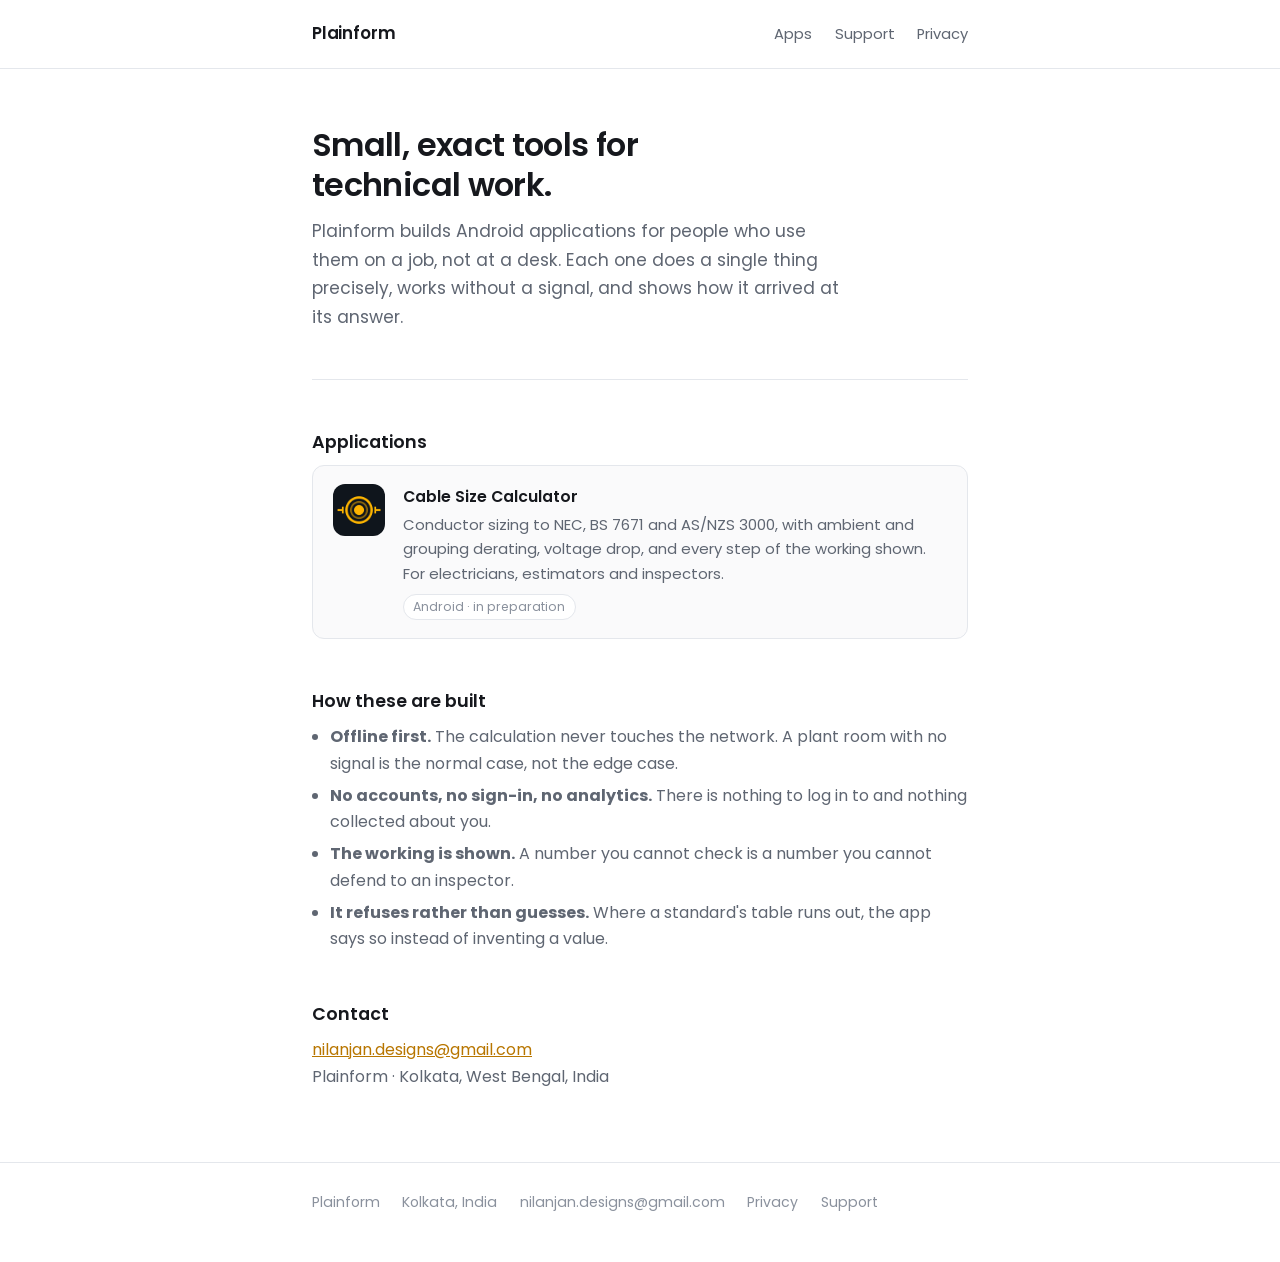
==== index.html @ 320d87f3 "Plainform site: apps, support, privacy" ====
<!doctype html>
<html lang="en">
<meta charset="utf-8">
<meta name="viewport" content="width=device-width,initial-scale=1">
<title>Plainform — small, exact tools for technical work</title>
<meta name="description" content="Plainform builds Android tools for trades and technical work. Offline-first, no accounts, no data collection.">
<link rel="icon" href="icon.png">
<link rel="preconnect" href="https://fonts.googleapis.com">
<link rel="preconnect" href="https://fonts.gstatic.com" crossorigin>
<link href="https://fonts.googleapis.com/css2?family=Poppins:wght@400;500;600&display=swap" rel="stylesheet">
<link rel="stylesheet" href="style.css">
<header><div class="wrap">
  <a class="brand" href="./">Plainform</a>
  <nav>
    <a href="./">Apps</a>
    <a href="support.html">Support</a>
    <a href="privacy.html">Privacy</a>
  </nav>
</div></header>
<main class="wrap">
<h1>Small, exact tools for<br>technical work.</h1>
<p class="lead">
  Plainform builds Android applications for people who use them on a job, not
  at a desk. Each one does a single thing precisely, works without a signal,
  and shows how it arrived at its answer.
</p>

<hr class="rule">

<h2>Applications</h2>
<div class="app">
  <img src="icon.png" alt="Cable Size Calculator icon">
  <div>
    <h3>Cable Size Calculator</h3>
    <p>
      Conductor sizing to NEC, BS 7671 and AS/NZS 3000, with ambient and
      grouping derating, voltage drop, and every step of the working shown.
      For electricians, estimators and inspectors.
    </p>
    <span class="tag">Android · in preparation</span>
  </div>
</div>

<h2>How these are built</h2>
<ul class="plain">
  <li><strong>Offline first.</strong> The calculation never touches the network. A plant room with no signal is the normal case, not the edge case.</li>
  <li><strong>No accounts, no sign-in, no analytics.</strong> There is nothing to log in to and nothing collected about you.</li>
  <li><strong>The working is shown.</strong> A number you cannot check is a number you cannot defend to an inspector.</li>
  <li><strong>It refuses rather than guesses.</strong> Where a standard's table runs out, the app says so instead of inventing a value.</li>
</ul>

<h2>Contact</h2>
<p class="muted">
  <a href="mailto:nilanjan.designs@gmail.com">nilanjan.designs@gmail.com</a><br>
  Plainform · Kolkata, West Bengal, India
</p>
</main>
<footer><div class="wrap">
  <span>Plainform</span>
  <span>Kolkata, India</span>
  <a href="mailto:nilanjan.designs@gmail.com">nilanjan.designs@gmail.com</a>
  <a href="privacy.html">Privacy</a>
  <a href="support.html">Support</a>
</div></footer>
</html>
---- style.css ----
/* Plainform — deliberately plain.
   One accent colour, one font, generous whitespace, no decoration that does
   not carry information. A reviewer should be able to tell what this company
   is in four seconds. */
:root {
  --ink: #16181d;
  --muted: #5f6672;
  --faint: #8a919d;
  --line: #e4e7ec;
  --bg: #ffffff;
  --wash: #fafafb;
  --amber: #b87600;
}
* { box-sizing: border-box; }
html { -webkit-text-size-adjust: 100%; }
body {
  margin: 0;
  font-family: Poppins, -apple-system, BlinkMacSystemFont, "Segoe UI", Roboto, sans-serif;
  color: var(--ink);
  background: var(--bg);
  line-height: 1.65;
  font-size: 16px;
}
.wrap { max-width: 44rem; margin: 0 auto; padding: 0 1.5rem; }

header { border-bottom: 1px solid var(--line); }
header .wrap { display: flex; align-items: center; gap: 1.5rem; height: 68px; }
.brand { font-weight: 600; letter-spacing: -.01em; text-decoration: none; color: var(--ink); font-size: 1.05rem; }
nav { margin-left: auto; display: flex; gap: 1.4rem; }
nav a { color: var(--muted); text-decoration: none; font-size: .92rem; }
nav a:hover { color: var(--ink); }

h1 { font-size: 2rem; line-height: 1.25; font-weight: 600; letter-spacing: -.02em; margin: 3.5rem 0 .75rem; }
h2 { font-size: 1.1rem; font-weight: 600; margin: 3rem 0 .5rem; }
h3 { font-size: .98rem; font-weight: 600; margin: 2rem 0 .35rem; }
p { margin: 0 0 1rem; }
.lead { font-size: 1.08rem; color: var(--muted); max-width: 34rem; }
.muted { color: var(--muted); }
a { color: var(--amber); }

.rule { height: 1px; background: var(--line); margin: 3rem 0; border: 0; }

.app {
  display: flex; gap: 1.1rem; align-items: flex-start;
  border: 1px solid var(--line); border-radius: 12px;
  padding: 1.15rem 1.25rem; background: var(--wash);
}
.app img { width: 52px; height: 52px; border-radius: 12px; flex: none; }
.app h3 { margin: 0 0 .15rem; }
.app p { margin: 0; font-size: .93rem; color: var(--muted); }
.tag { display: inline-block; margin-top: .5rem; font-size: .78rem; color: var(--faint);
       border: 1px solid var(--line); border-radius: 100px; padding: .1rem .6rem; background: #fff; }

ul.plain { padding-left: 1.1rem; margin: 0 0 1rem; }
ul.plain li { margin-bottom: .35rem; color: var(--muted); }

table { border-collapse: collapse; width: 100%; font-size: .93rem; margin: .75rem 0 1.25rem; }
th, td { text-align: left; padding: .55rem .65rem; border-bottom: 1px solid var(--line); vertical-align: top; }
th { font-weight: 600; }
td.k { width: 38%; }

footer { border-top: 1px solid var(--line); margin-top: 4.5rem; padding: 1.75rem 0 3rem; }
footer .wrap { display: flex; flex-wrap: wrap; gap: .5rem 1.4rem; font-size: .88rem; color: var(--faint); }
footer a { color: var(--faint); text-decoration: none; }
footer a:hover { color: var(--ink); }

@media (max-width: 560px) {
  h1 { font-size: 1.6rem; margin-top: 2.5rem; }
  nav { gap: 1rem; }
  header .wrap { gap: 1rem; }
}
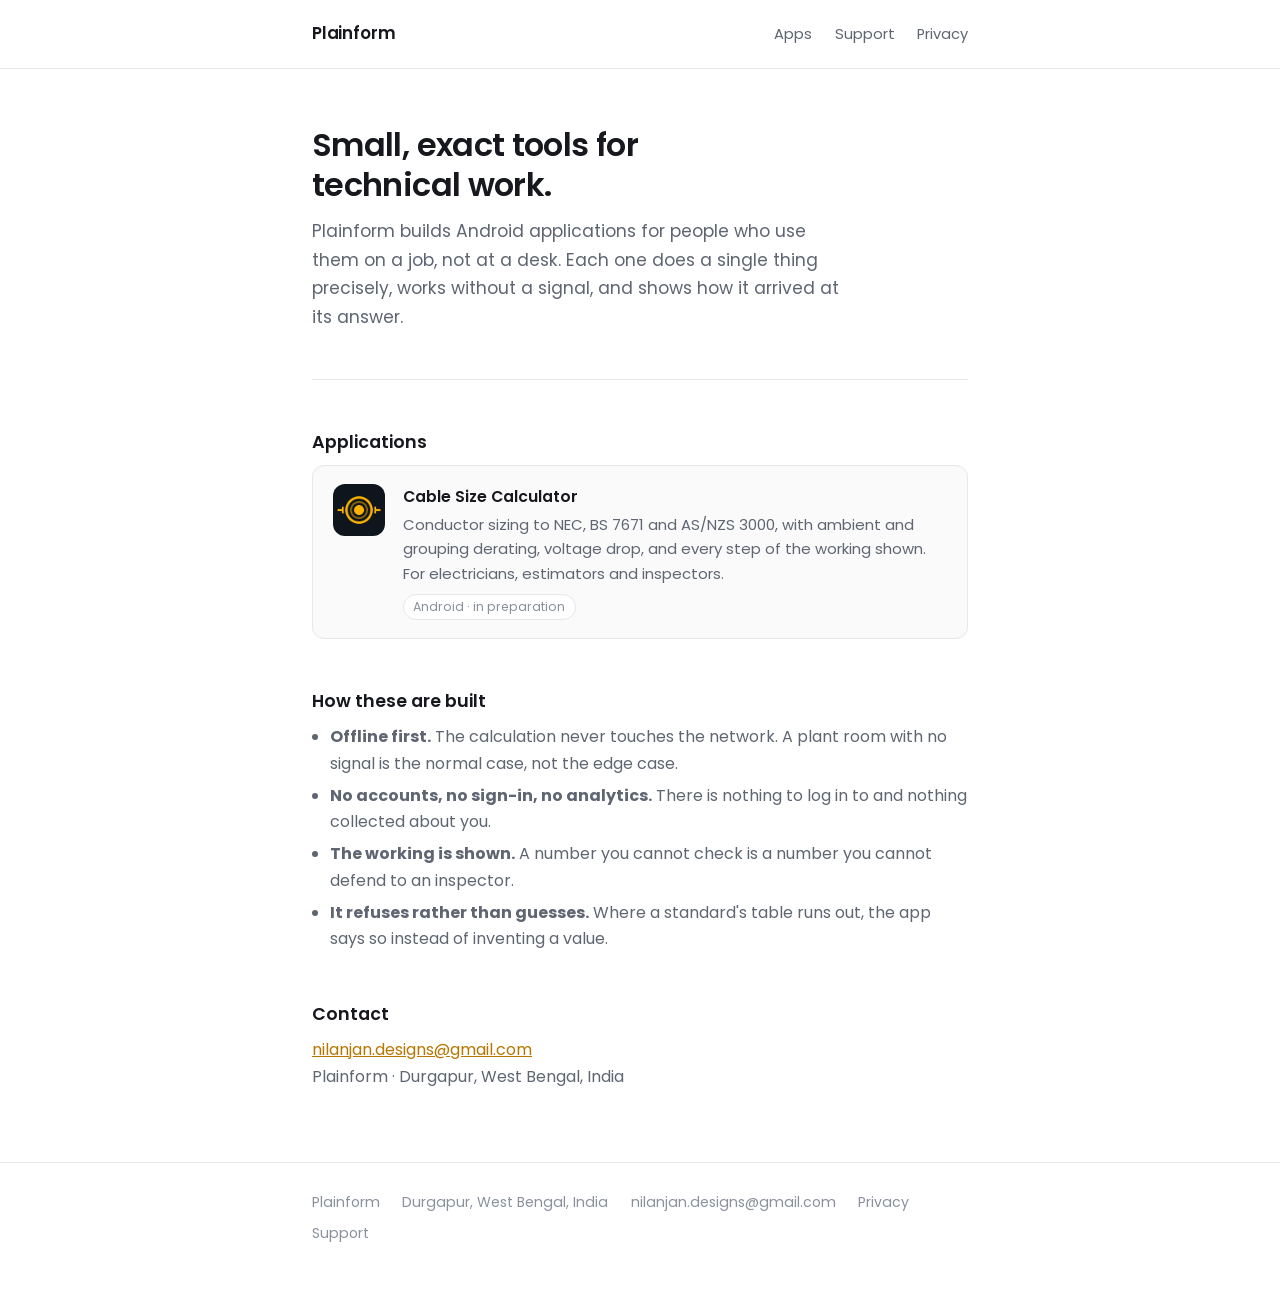
==== commit 5ecf3271: "Correct the address: Durgapur, not Kolkata The Udyam registration is filed against a Durgapur addres" ====
--- a/index.html
+++ b/index.html
@@ -52,12 +52,12 @@
 <h2>Contact</h2>
 <p class="muted">
   <a href="mailto:nilanjan.designs@gmail.com">nilanjan.designs@gmail.com</a><br>
-  Plainform · Kolkata, West Bengal, India
+  Plainform · Durgapur, West Bengal, India
 </p>
 </main>
 <footer><div class="wrap">
   <span>Plainform</span>
-  <span>Kolkata, India</span>
+  <span>Durgapur, West Bengal, India</span>
   <a href="mailto:nilanjan.designs@gmail.com">nilanjan.designs@gmail.com</a>
   <a href="privacy.html">Privacy</a>
   <a href="support.html">Support</a>
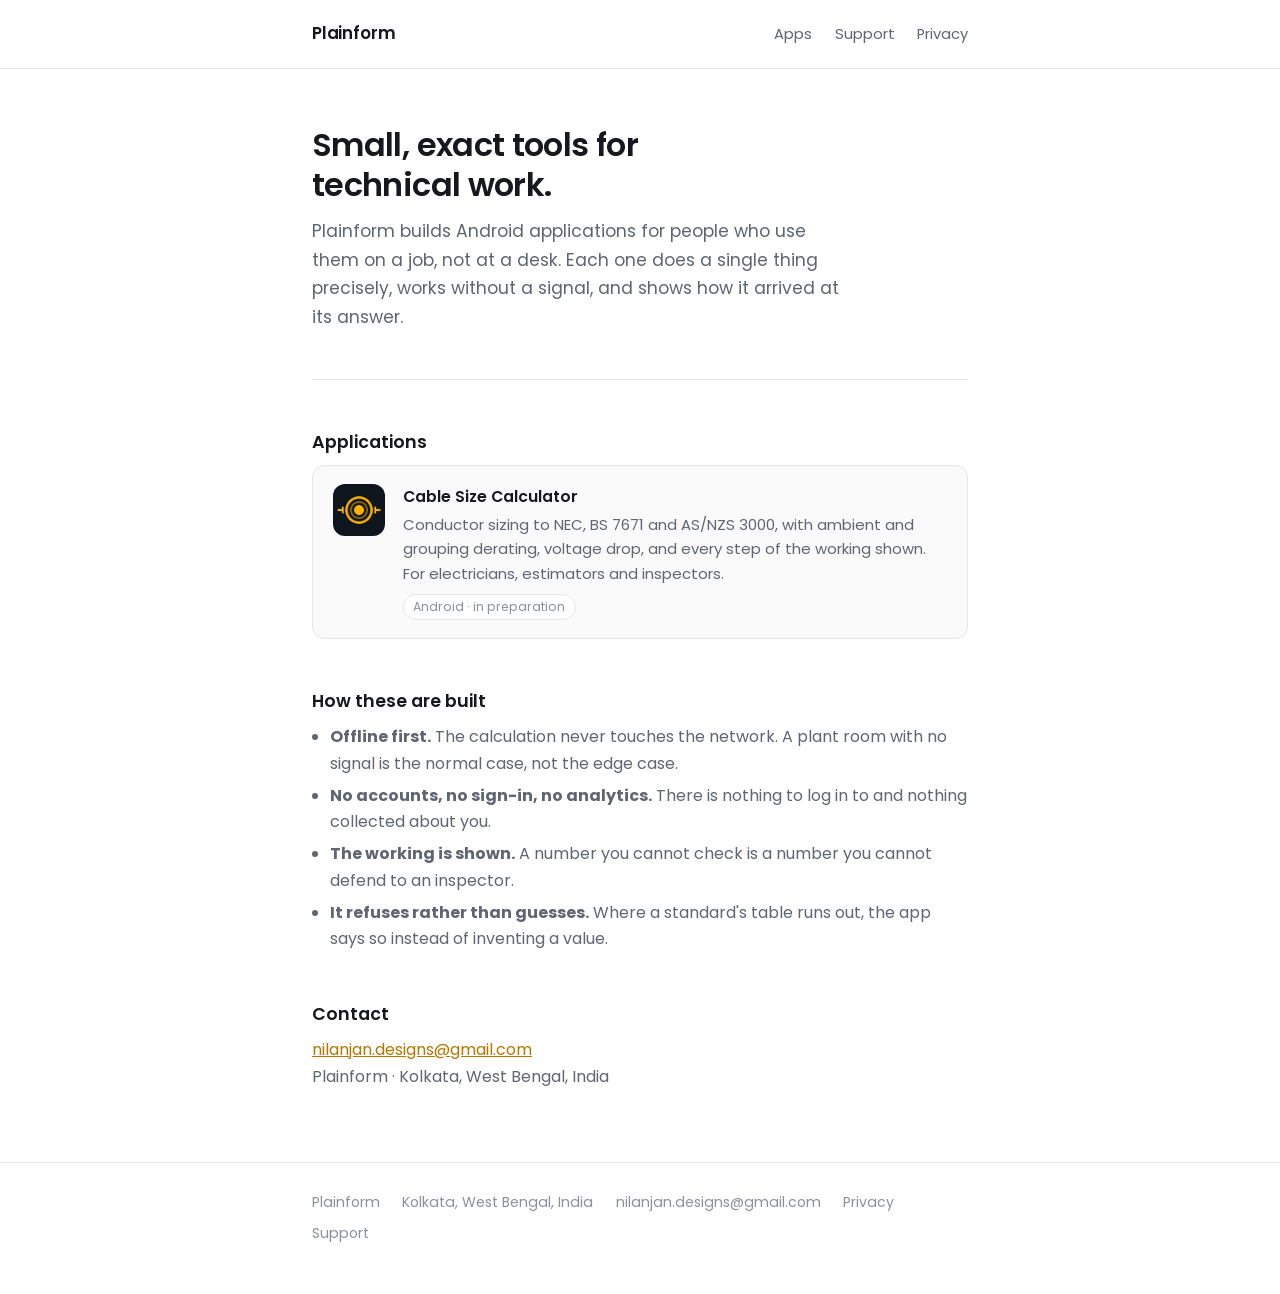
==== commit 5eb7828e: "Address is Kolkata The enterprise operates from where the work is done, which is Kolkata, and that i" ====
--- a/index.html
+++ b/index.html
@@ -52,12 +52,12 @@
 <h2>Contact</h2>
 <p class="muted">
   <a href="mailto:nilanjan.designs@gmail.com">nilanjan.designs@gmail.com</a><br>
-  Plainform · Durgapur, West Bengal, India
+  Plainform · Kolkata, West Bengal, India
 </p>
 </main>
 <footer><div class="wrap">
   <span>Plainform</span>
-  <span>Durgapur, West Bengal, India</span>
+  <span>Kolkata, West Bengal, India</span>
   <a href="mailto:nilanjan.designs@gmail.com">nilanjan.designs@gmail.com</a>
   <a href="privacy.html">Privacy</a>
   <a href="support.html">Support</a>
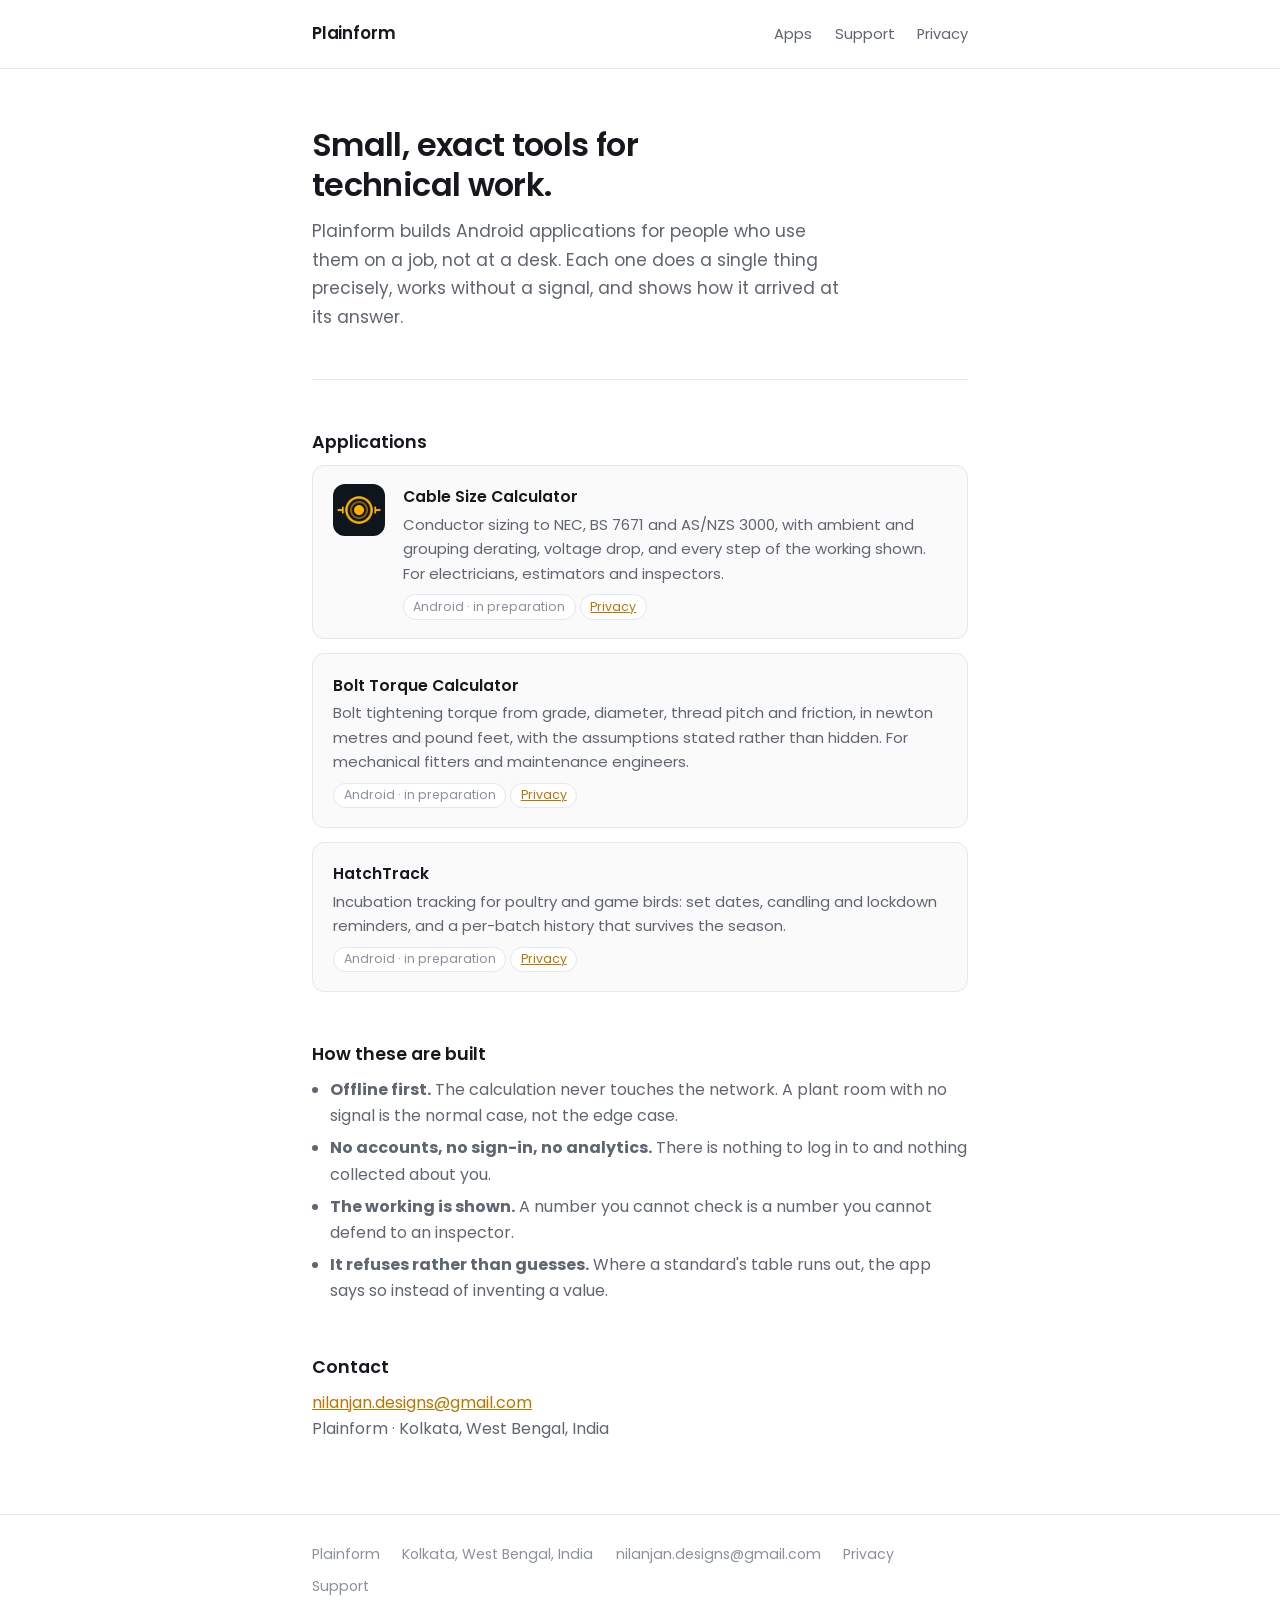
==== commit 2e57d14d: "Host privacy policies for all three apps Two of the three had a privacy policy written but sitting i" ====
--- a/index.html
+++ b/index.html
@@ -38,6 +38,32 @@
       For electricians, estimators and inspectors.
     </p>
     <span class="tag">Android · in preparation</span>
+    <span class="tag"><a href="privacy.html">Privacy</a></span>
+  </div>
+</div>
+
+<div class="app" style="margin-top:14px">
+  <div>
+    <h3>Bolt Torque Calculator</h3>
+    <p>
+      Bolt tightening torque from grade, diameter, thread pitch and friction,
+      in newton metres and pound feet, with the assumptions stated rather than
+      hidden. For mechanical fitters and maintenance engineers.
+    </p>
+    <span class="tag">Android · in preparation</span>
+    <span class="tag"><a href="torque-privacy.html">Privacy</a></span>
+  </div>
+</div>
+
+<div class="app" style="margin-top:14px">
+  <div>
+    <h3>HatchTrack</h3>
+    <p>
+      Incubation tracking for poultry and game birds: set dates, candling and
+      lockdown reminders, and a per-batch history that survives the season.
+    </p>
+    <span class="tag">Android · in preparation</span>
+    <span class="tag"><a href="hatchtrack-privacy.html">Privacy</a></span>
   </div>
 </div>
 
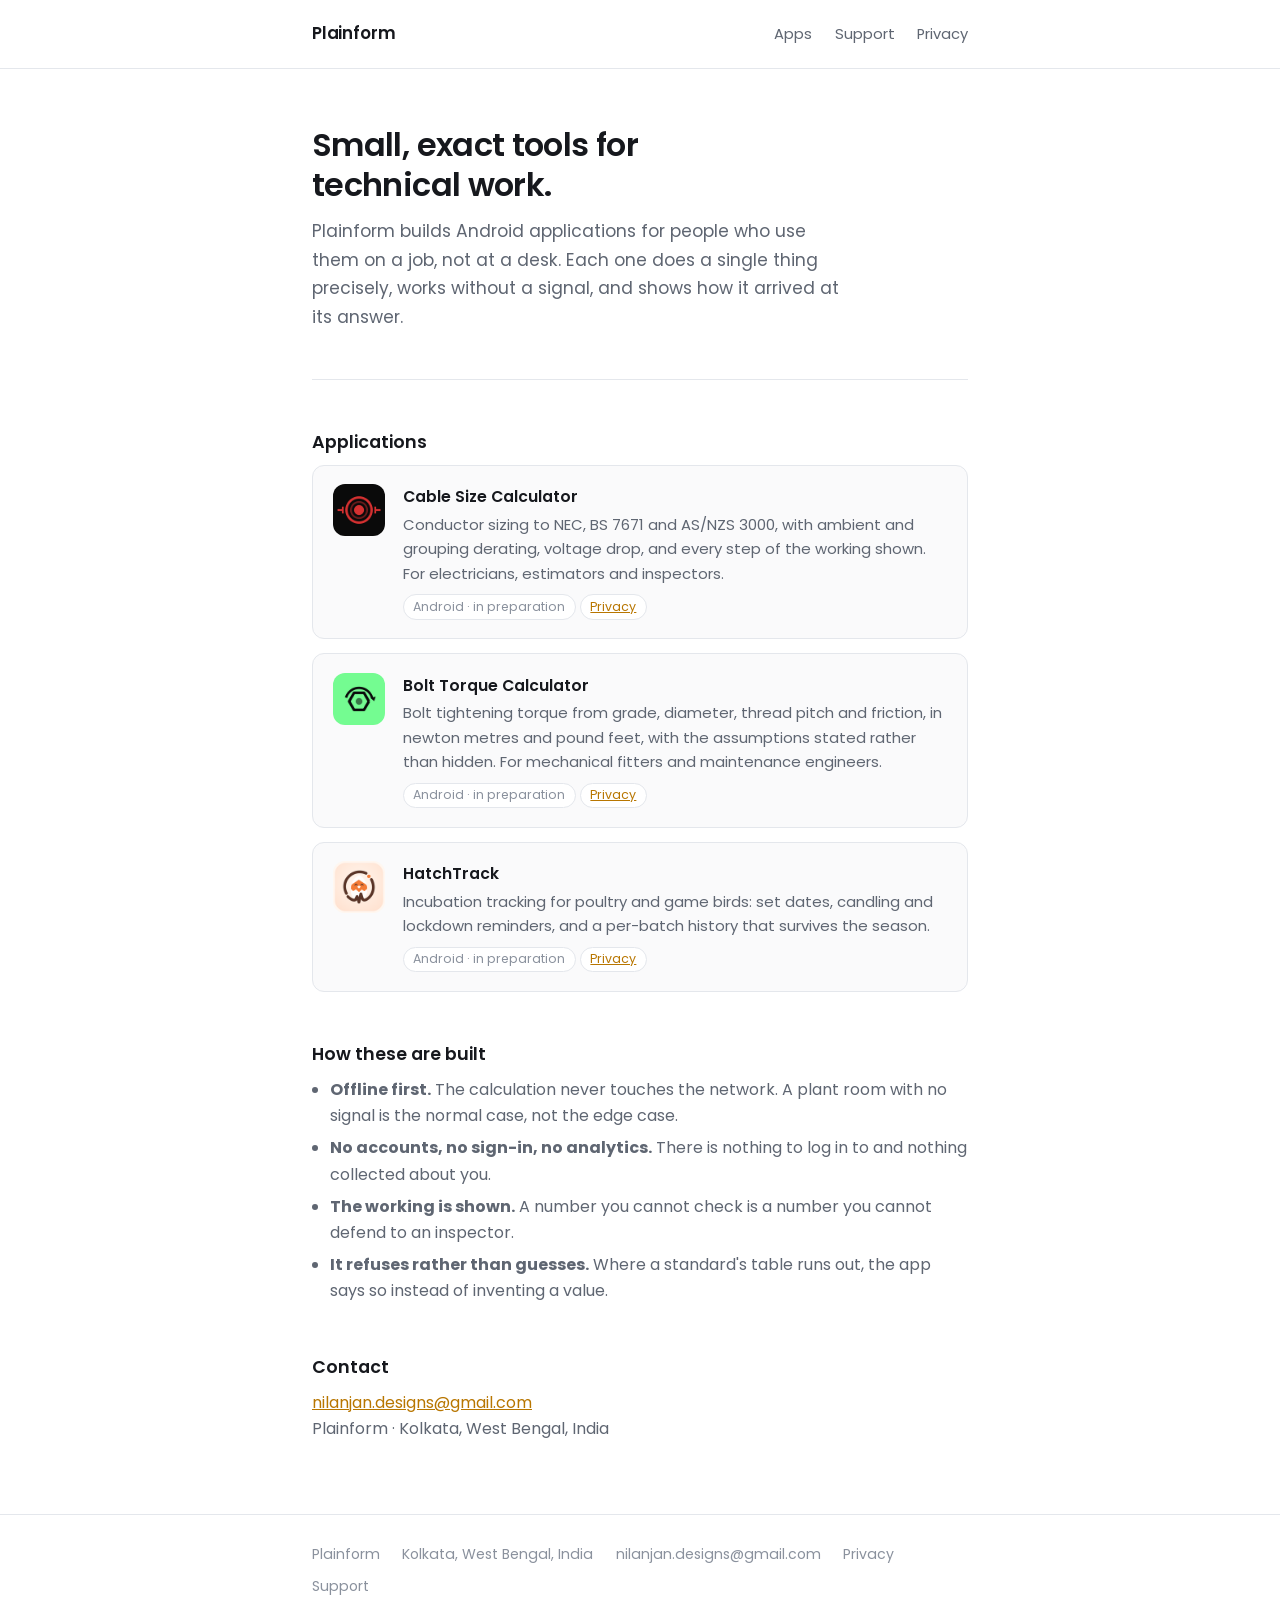
==== commit 2c8cece1: "Use each app's real icon, and give Plainform a mark of its own The site was showing an amber cable i" ====
--- a/index.html
+++ b/index.html
@@ -29,7 +29,7 @@
 
 <h2>Applications</h2>
 <div class="app">
-  <img src="icon.png" alt="Cable Size Calculator icon">
+  <img src="icon-cablecalc.png" alt="Cable Size Calculator icon">
   <div>
     <h3>Cable Size Calculator</h3>
     <p>
@@ -43,6 +43,7 @@
 </div>
 
 <div class="app" style="margin-top:14px">
+  <img src="icon-torquecalc.png" alt="Bolt Torque Calculator icon">
   <div>
     <h3>Bolt Torque Calculator</h3>
     <p>
@@ -56,6 +57,7 @@
 </div>
 
 <div class="app" style="margin-top:14px">
+  <img src="icon-hatchtrack.png" alt="HatchTrack icon">
   <div>
     <h3>HatchTrack</h3>
     <p>
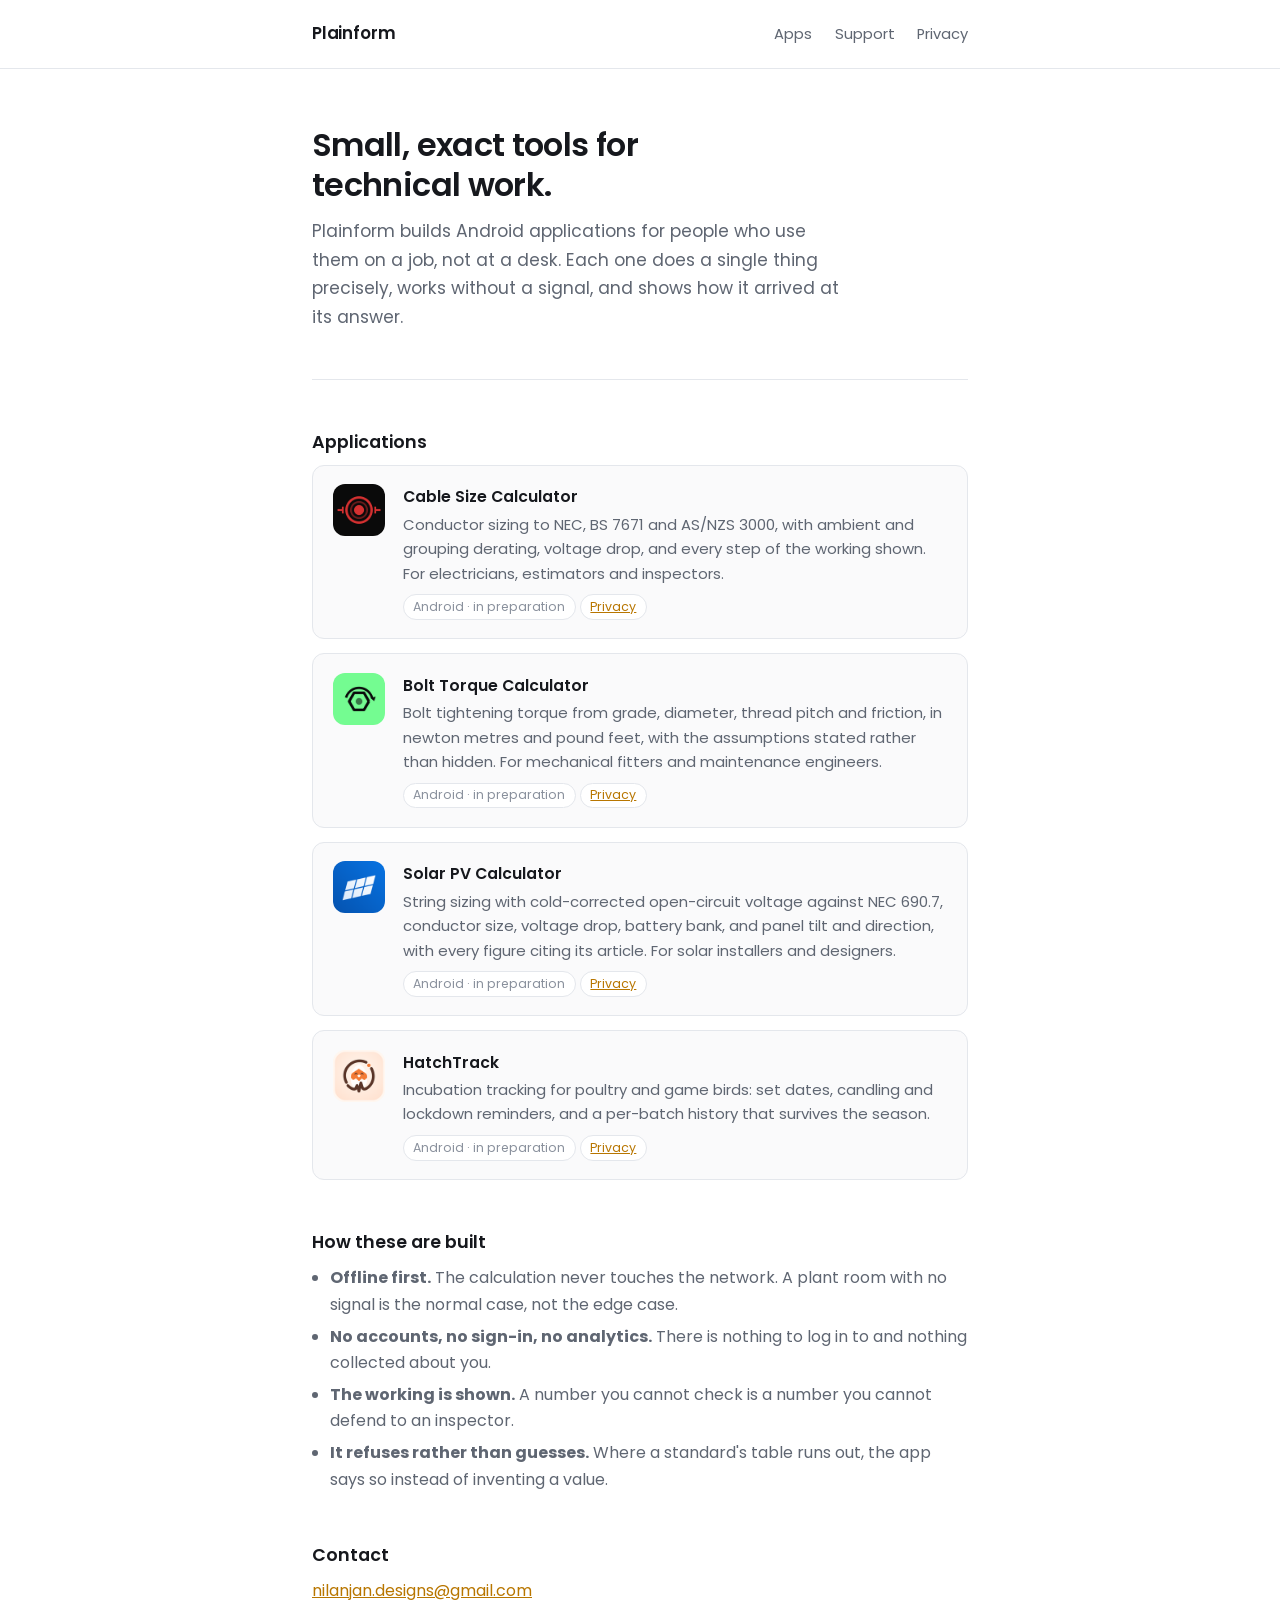
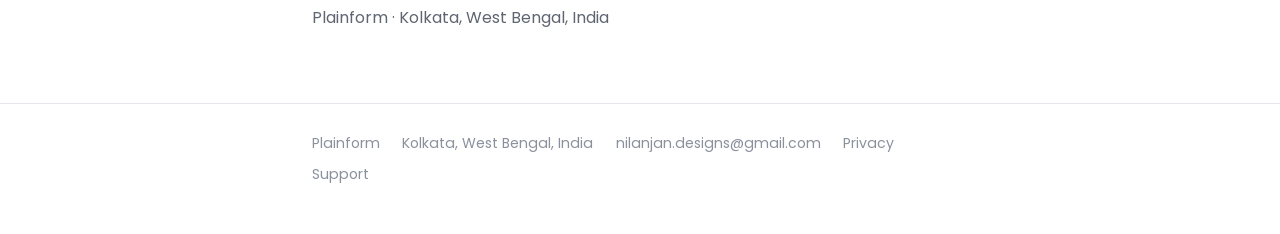
==== commit 462c884e: "Launch-ready site: Solar PV card, updated privacy pages, security contact - Privacy pages now point " ====
--- a/index.html
+++ b/index.html
@@ -3,7 +3,7 @@
 <meta charset="utf-8">
 <meta name="viewport" content="width=device-width,initial-scale=1">
 <title>Plainform — small, exact tools for technical work</title>
-<meta name="description" content="Plainform builds Android tools for trades and technical work. Offline-first, no accounts, no data collection.">
+<meta name="description" content="Plainform builds Android tools for trades and technical work. Offline-first, no accounts; your work stays on your device.">
 <link rel="icon" href="icon.png">
 <link rel="preconnect" href="https://fonts.googleapis.com">
 <link rel="preconnect" href="https://fonts.gstatic.com" crossorigin>
@@ -57,6 +57,20 @@
 </div>
 
 <div class="app" style="margin-top:14px">
+  <img src="icon-pvcalc.png" alt="Solar PV Calculator icon">
+  <div>
+    <h3>Solar PV Calculator</h3>
+    <p>
+      String sizing with cold-corrected open-circuit voltage against NEC 690.7,
+      conductor size, voltage drop, battery bank, and panel tilt and direction,
+      with every figure citing its article. For solar installers and designers.
+    </p>
+    <span class="tag">Android · in preparation</span>
+    <span class="tag"><a href="pv-privacy.html">Privacy</a></span>
+  </div>
+</div>
+
+<div class="app" style="margin-top:14px">
   <img src="icon-hatchtrack.png" alt="HatchTrack icon">
   <div>
     <h3>HatchTrack</h3>
